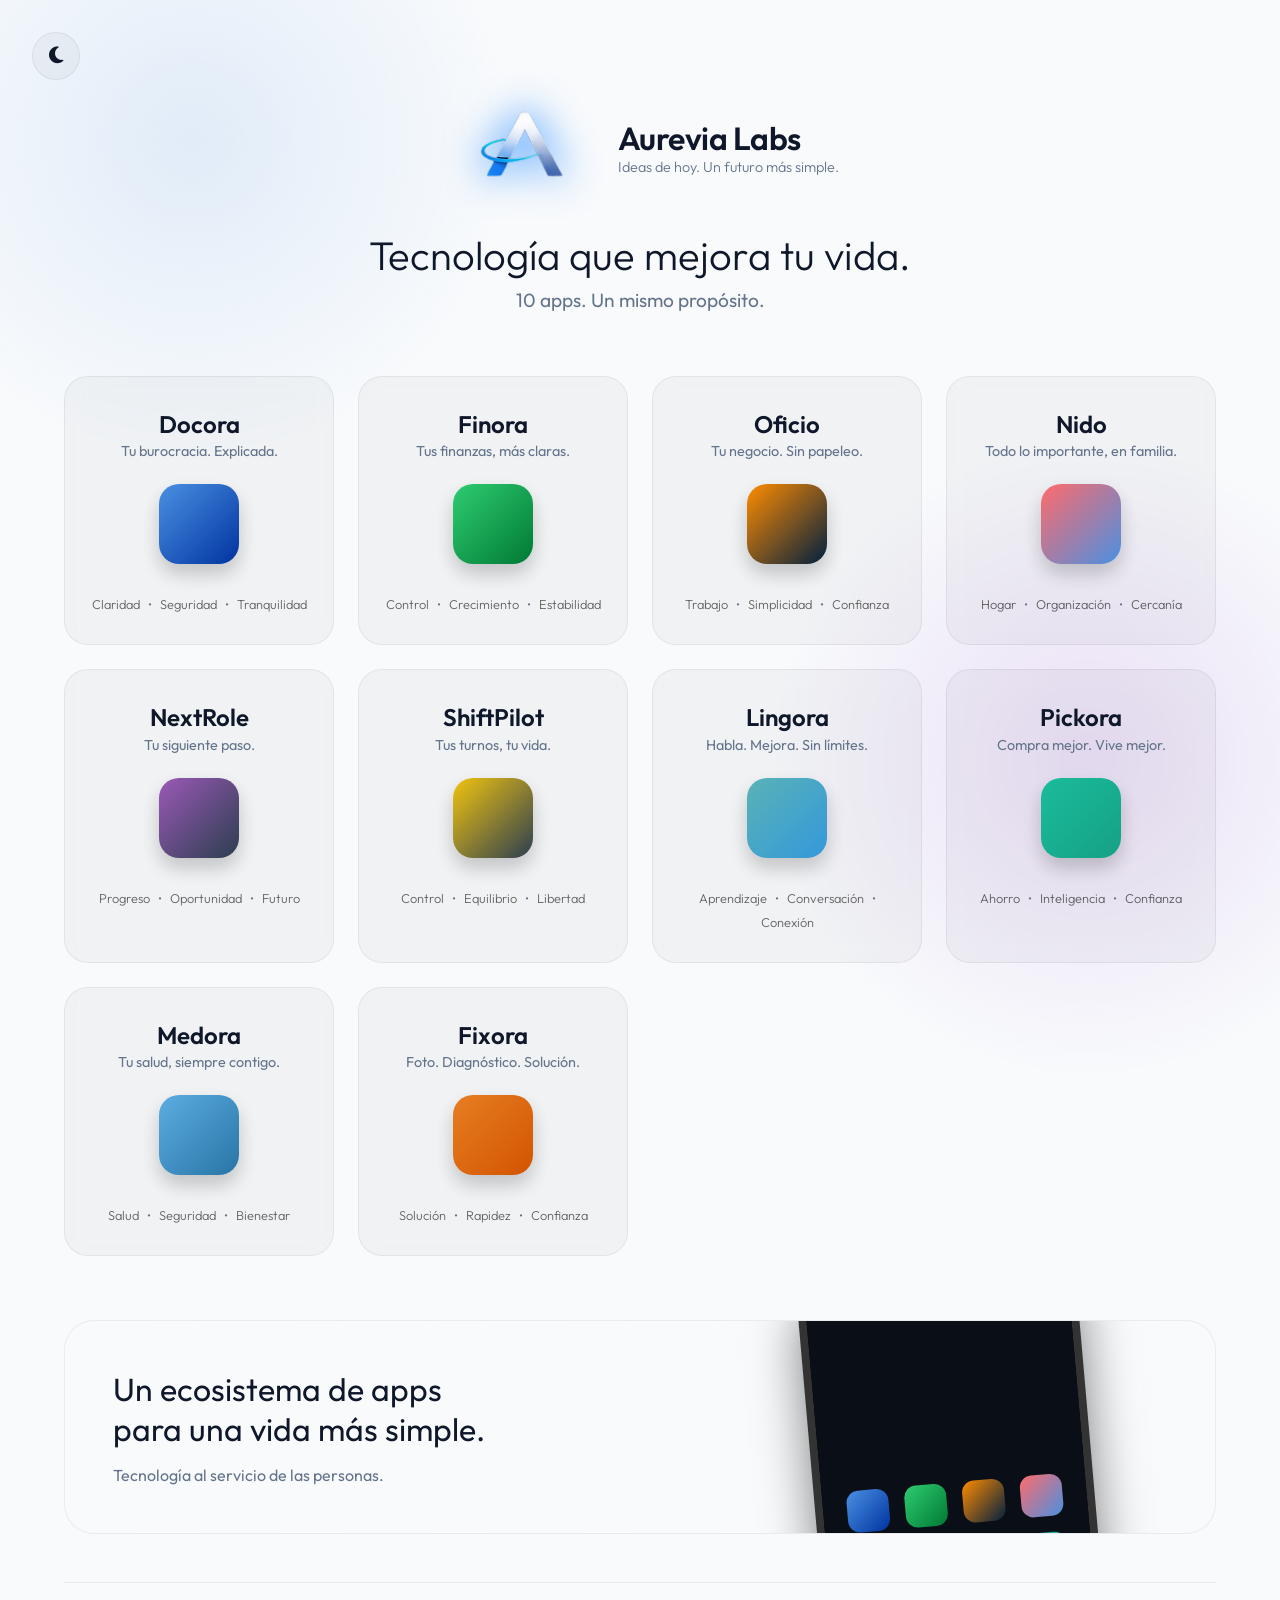
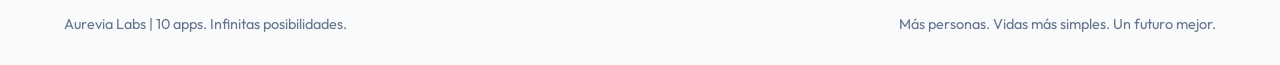
==== index.html @ d93f263b "Mi primera versión de Aurevia Labs" ====
<!-- MAIN PAGE -->
<!DOCTYPE html>
<html lang="es">

<head>
    <!-- TITULO DEL MAIN PAGE -->
    <title>Aurevia Labs | Ecosistema</title>

    <!-- CODIFICACIÓN Y OTROS -->
    <meta charset="UTF-8">
    <meta name="viewport" content="width=device-width, initial-scale=1.0">

    <!-- FUENTES -->
    <link rel="preconnect" href="https://fonts.googleapis.com">
    <link rel="preconnect" href="https://fonts.gstatic.com" crossorigin>
    <link href="https://fonts.googleapis.com/css2?family=Outfit:wght@300;400;600;700&display=swap" rel="stylesheet">
    <link rel="stylesheet" href="index.css">
    <link rel="stylesheet" href="https://cdnjs.cloudflare.com/ajax/libs/font-awesome/6.4.0/css/all.min.css">
</head>

<body>
    <!-- FONDO Y MAIN PAGE -->
    <div class="background-glow"></div>
    <div class="background-glow glow-2"></div>
    <div class="container">

        <!-- BOTÓN TEMA -->
        <button id="theme-toggle" class="theme-toggle" aria-label="Cambiar tema">
            <i class="fa-solid fa-sun"></i>
        </button>

        <!-- CABECERA -->
        <header class="hero">
            <div class="brand">
                <div class="logo-container">
                    <img src="assets/logo.PNG" class="brand-logo" alt="Aurevia Labs">
                </div>

                <div class="brand-text">
                    <h1>Aurevia Labs</h1>
                    <p class="tagline">Ideas de hoy. Un futuro más simple.</p>
                </div>
            </div>

            <div class="hero-content">
                <h2>Tecnología que mejora tu vida.</h2>
                <p>10 apps. Un mismo propósito.</p>
            </div>
        </header>

        <!-- MAIN -->
        <main class="apps-grid">
            <!-- TARJETA 1: DOCORA -->
            <article class="app-card" style="--app-color-1: #4A90E2; --app-color-2: #0033A0;">
                <div class="app-header">
                    <h3>Docora</h3>
                    <p>Tu burocracia. Explicada.</p>
                </div>

                <div class="app-icon">
                    <img src="assets/aurevia-full.PNG" class="sprite-img" style="--bg-x: -20%; --bg-y: -34%;">
                </div>

                <div class="app-values">
                    <span>Claridad</span>&bull;<span>Seguridad</span>&bull;<span>Tranquilidad</span>
                </div>
            </article>

            <!-- TARJETA 2: FINORA -->
            <article class="app-card" style="--app-color-1: #2ECC71; --app-color-2: #007934;">
                <div class="app-header">
                    <h3>Finora</h3>
                    <p>Tus finanzas, más claras.</p>
                </div>

                <div class="app-icon">
                    <img src="assets/aurevia-full.PNG" class="sprite-img" style="--bg-x: -44.9%; --bg-y: -33.5%;">
                </div>

                <div class="app-values">
                    <span>Control</span>&bull;<span>Crecimiento</span>&bull;<span>Estabilidad</span>
                </div>
            </article>

            <!-- TARJETA 3: OFICIO -->
            <article class="app-card" style="--app-color-1: #FF8C00; --app-color-2: #001F3F;">
                <div class="app-header">
                    <h3>Oficio</h3>
                    <p>Tu negocio. Sin papeleo.</p>
                </div>

                <div class="app-icon">
                    <img src="assets/aurevia-full.PNG" class="sprite-img" style="--bg-x: -70.2%; --bg-y: -33.5%;">
                </div>

                <div class="app-values">
                    <span>Trabajo</span>&bull;<span>Simplicidad</span>&bull;<span>Confianza</span>
                </div>
            </article>

            <!-- TARJETA 4: NIDO -->
            <article class="app-card" style="--app-color-1: #FF6B6B; --app-color-2: #4A90E2;">
                <div class="app-header">
                    <h3>Nido</h3>
                    <p>Todo lo importante, en familia.</p>
                </div>

                <div class="app-icon">
                    <img src="assets/aurevia-full.PNG" class="sprite-img" style="--bg-x: -80%; --bg-y: -34%;">
                </div>

                <div class="app-values">
                    <span>Hogar</span>&bull;<span>Organización</span>&bull;<span>Cercanía</span>
                </div>
            </article>

            <!-- TARJETA 5: NEXTROLE -->
            <article class="app-card" style="--app-color-1: #9B59B6; --app-color-2: #2C3E50;">
                <div class="app-header">
                    <h3>NextRole</h3>
                    <p>Tu siguiente paso.</p>
                </div>

                <div class="app-icon">
                    <img src="assets/aurevia-full.PNG" class="sprite-img" style="--bg-x: -4.875%; --bg-y: -56.9%;">
                </div>

                <div class="app-values">
                    <span>Progreso</span>&bull;<span>Oportunidad</span>&bull;<span>Futuro</span>
                </div>
            </article>

            <!-- TARJETA 6: SHIFTPILOT -->
            <article class="app-card" style="--app-color-1: #F1C40F; --app-color-2: #2C3E50;">
                <div class="app-header">
                    <h3>ShiftPilot</h3>
                    <p>Tus turnos, tu vida.</p>
                </div>

                <div class="app-icon">
                    <img src="assets/aurevia-full.PNG" class="sprite-img" style="--bg-x: -29.91%; --bg-y: -57%;">
                </div>

                <div class="app-values">
                    <span>Control</span>&bull;<span>Equilibrio</span>&bull;<span>Libertad</span>
                </div>
            </article>

            <!-- TARJETA 7: LINGORA -->
            <article class="app-card" style="--app-color-1: #59b3b6; --app-color-2: #3498DB;">
                <div class="app-header">
                    <h3>Lingora</h3>
                    <p>Habla. Mejora. Sin límites.</p>
                </div>

                <div class="app-icon">
                    <img src="assets/aurevia-full.PNG" class="sprite-img" style="--bg-x: -55.1%; --bg-y: -57.19%;">
                </div>

                <div class="app-values">
                    <span>Aprendizaje</span>&bull;<span>Conversación</span>&bull;<span>Conexión</span>
                </div>
            </article>

            <!-- TARJETA 8: PICKORA -->
            <article class="app-card" style="--app-color-1: #1ABC9C; --app-color-2: #16A085;">
                <div class="app-header">
                    <h3>Pickora</h3>
                    <p>Compra mejor. Vive mejor.</p>
                </div>

                <div class="app-icon">
                    <img src="assets/aurevia-full.PNG" class="sprite-img" style="--bg-x: -87.75%; --bg-y: -57.19%;">
                </div>

                <div class="app-values">
                    <span>Ahorro</span>&bull;<span>Inteligencia</span>&bull;<span>Confianza</span>
                </div>
            </article>

            <!-- TARJETA 9: MEDORA -->
            <article class="app-card" style="--app-color-1: #5DADE2; --app-color-2: #2874A6;">
                <div class="app-header">
                    <h3>Medora</h3>
                    <p>Tu salud, siempre contigo.</p>
                </div>

                <div class="app-icon">
                    <img src="assets/aurevia-full.PNG" class="sprite-img" style="--bg-x: -4.87%; --bg-y: -80.6%;">
                </div>

                <div class="app-values">
                    <span>Salud</span>&bull;<span>Seguridad</span>&bull;<span>Bienestar</span>
                </div>
            </article>

            <!-- TARJETA 10: FIXORA -->
            <article class="app-card" style="--app-color-1: #E67E22; --app-color-2: #D35400;">
                <div class="app-header">
                    <h3>Fixora</h3>
                    <p>Foto. Diagnóstico. Solución.</p>
                </div>

                <div class="app-icon">
                    <img src="assets/aurevia-full.PNG" class="sprite-img" style="--bg-x: -29.8%; --bg-y: -80.6%;">
                </div>

                <div class="app-values">
                    <span>Solución</span>&bull;<span>Rapidez</span>&bull;<span>Confianza</span>
                </div>
            </article>
        </main>

        <!-- BANNER -->
        <div class="ecosystem-banner">
            <div class="banner-text">
                <h2>Un ecosistema de apps para una vida más simple.</h2>
                <p>Tecnología al servicio de las personas.</p>
            </div>

            <div class="phone-mockup">
                <div class="phone-screen">
                    <div class="app-grid-mini">
                        <div class="mini-app" style="background: linear-gradient(135deg, #4A90E2, #0033A0)"><img
                                src="assets/aurevia-full.PNG" class="sprite-img" style="--bg-x: -20%; --bg-y: -34%;">
                        </div>
                        <div class="mini-app" style="background: linear-gradient(135deg, #2ECC71, #007934)"><img
                                src="assets/aurevia-full.PNG" class="sprite-img"
                                style="--bg-x: -44.9%; --bg-y: -33.5%;"></div>
                        <div class="mini-app" style="background: linear-gradient(135deg, #FF8C00, #001F3F)"><img
                                src="assets/aurevia-full.PNG" class="sprite-img"
                                style="--bg-x: -70.2%; --bg-y: -33.5%;"></div>
                        <div class="mini-app" style="background: linear-gradient(135deg, #FF6B6B, #4A90E2)"><img
                                src="assets/aurevia-full.PNG" class="sprite-img" style="--bg-x: -80%; --bg-y: -34%;">
                        </div>
                        <div class="mini-app" style="background: linear-gradient(135deg, #9B59B6, #2C3E50)"><img
                                src="assets/aurevia-full.PNG" class="sprite-img"
                                style="--bg-x: -4.875%; --bg-y: -56.9%;"></div>
                        <div class="mini-app" style="background: linear-gradient(135deg, #F1C40F, #2C3E50)"><img
                                src="assets/aurevia-full.PNG" class="sprite-img" style="--bg-x: -29.91%; --bg-y: -57%;">
                        </div>
                        <div class="mini-app" style="background: linear-gradient(135deg, #8E44AD, #3498DB)"><img
                                src="assets/aurevia-full.PNG" class="sprite-img"
                                style="--bg-x: -55.1%; --bg-y: -57.19%;"></div>
                        <div class="mini-app" style="background: linear-gradient(135deg, #1ABC9C, #16A085)"><img
                                src="assets/aurevia-full.PNG" class="sprite-img"
                                style="--bg-x: -87.75%; --bg-y: -57.19%;"></div>
                        <div class="mini-app" style="background: linear-gradient(135deg, #5DADE2, #2874A6)"><img
                                src="assets/aurevia-full.PNG" class="sprite-img"
                                style="--bg-x: -4.87%; --bg-y: -80.6%;"></div>
                        <div class="mini-app" style="background: linear-gradient(135deg, #E67E22, #D35400)"><img
                                src="assets/aurevia-full.PNG" class="sprite-img"
                                style="--bg-x: -29.8%; --bg-y: -80.6%;"></div>
                    </div>
                </div>
            </div>
        </div>

        <!-- FOOTER -->
        <footer>
            <div class="footer-left">Aurevia Labs | 10 apps. Infinitas posibilidades.</div>
            <div class="footer-right">Más personas. Vidas más simples. Un futuro mejor.</div>
        </footer>
    </div>

    <!-- SCRIPT JS -->
    <script src="index.js"></script>
</body>

</html>
---- index.css ----
/* ======================================================================
   1. VARIABLES GLOBALES Y TEMAS
   ====================================================================== */
:root {
    --bg-color: #050b14;
    --text-main: #ffffff;
    --text-muted: #8b9bb4;
    --card-bg: rgba(255, 255, 255, 0.03);
    --card-border: rgba(255, 255, 255, 0.08);
    --font-family: 'Outfit', sans-serif;
}

:root,
:root.dark-theme {
    --mouse-glow-color: rgba(255, 255, 255, 0.3);
}

@media (prefers-color-scheme: light) {
    :root:not(.dark-theme) {
        --bg-color: #f8fafc;
        --text-main: #0f172a;
        --text-muted: #64748b;
        --card-bg: rgba(0, 0, 0, 0.03);
        --card-border: rgba(0, 0, 0, 0.06);
        --app-values-color: rgba(0, 0, 0, 0.6);
        --brand-logo-color: rgb(0, 119, 255);
        --mouse-glow-color: rgba(0, 0, 0, 0.15);
    }
}

:root.light-theme {
    --bg-color: #f8fafc;
    --text-main: #0f172a;
    --text-muted: #64748b;
    --card-bg: rgba(0, 0, 0, 0.03);
    --card-border: rgba(0, 0, 0, 0.06);
    --app-values-color: rgba(0, 0, 0, 0.6);
    --brand-logo-color: rgb(0, 119, 255);
    --mouse-glow-color: rgba(0, 0, 0, 0.15);
}

:root.dark-theme {
    --bg-color: #050b14;
    --text-main: #ffffff;
    --text-muted: #8b9bb4;
    --card-bg: rgba(255, 255, 255, 0.03);
    --card-border: rgba(255, 255, 255, 0.08);
    --app-values-color: rgba(255, 255, 255, 0.8);
    --brand-logo-color: rgba(74, 145, 226, 0.8);
}

/* INTERRUPTOR DE TEMA */
.theme-toggle {
    position: absolute;
    top: 2rem;
    left: 2rem;
    background: var(--card-bg);
    border: 1px solid var(--card-border);
    color: var(--text-main);
    width: 48px;
    height: 48px;
    border-radius: 50%;
    cursor: pointer;
    font-size: 1.2rem;
    display: flex;
    align-items: center;
    justify-content: center;
    transition: all 0.3s ease;
    z-index: 1000;
}

.theme-toggle:hover {
    transform: scale(1.1);
    background: rgba(100, 100, 100, 0.1);
}

/* ======================================================================
   2. RESET Y ESTILOS BASE
   ====================================================================== */
* {
    margin: 0;
    padding: 0;
    box-sizing: border-box;
}

body {
    background-color: var(--bg-color);
    color: var(--text-main);
    font-family: var(--font-family);
    min-height: 100vh;
    overflow-x: hidden;
    position: relative;
}

/* ======================================================================
   3. FONDOS ANIMADOS
   ====================================================================== */
.background-glow {
    position: fixed;
    top: -20%;
    left: -10%;
    width: 50vw;
    height: 50vw;
    background: radial-gradient(circle, rgba(74, 145, 226, 0.13) 0%, transparent 70%);
    z-index: -1;
    border-radius: 50%;
    pointer-events: none;
}

.background-glow.glow-2 {
    top: auto;
    bottom: -20%;
    left: auto;
    right: -10%;
    background: radial-gradient(circle, rgba(141, 46, 204, 0.13) 0%, transparent 70%);
}

/* ======================================================================
   4. ESTRUCTURA PRINCIPAL Y CABECERA
   ====================================================================== */
.container {
    max-width: 1400px;
    margin: 0 auto;
    padding: 2rem 5%;
}

.hero {
    text-align: center;
    padding: 4rem 0;
    display: flex;
    flex-direction: column;
    align-items: center;
    gap: 2rem;
}

/* LOGO Y MARCA */
.brand {
    display: flex;
    align-items: center;
    gap: 1rem;
}

.logo-container {
    display: flex;
    align-items: center;
    justify-content: center;
    margin-bottom: 1rem;
    width: auto;
    height: auto;
    position: static;
    overflow: visible;
    border: none;
    background: transparent;
    box-shadow: none;
}

.brand-logo {
    width: 160px;
    height: auto;
    filter: drop-shadow(0 0 20px var(--brand-logo-color));
    transition: transform 0.3s ease, filter 0.3s ease;
}

.brand-logo:hover {
    filter: drop-shadow(1px 1px 40px var(--brand-logo-color));
    transform: scale(1.05);
}

.brand-text {
    text-align: left;
}

.brand-text h1 {
    font-size: 2rem;
    font-weight: 600;
    letter-spacing: -0.5px;
}

.tagline {
    color: var(--text-muted);
    font-size: 0.9rem;
    font-weight: 300;
}

/* CONTENIDO DE LA CABECERA */
.hero-content h2 {
    font-size: 2.5rem;
    font-weight: 300;
    margin-bottom: 0.5rem;
}

.hero-content p {
    color: var(--text-muted);
    font-size: 1.2rem;
}

/* ======================================================================
   5. CUADRÍCULA DE APLICACIONES
   ====================================================================== */
.apps-grid {
    display: grid;
    grid-template-columns: repeat(auto-fit, minmax(250px, 1fr));
    gap: 1.5rem;
    margin-bottom: 4rem;
}

/* TARJETA DE APLICACIÓN */
.app-card {
    background: var(--card-bg);
    border: 1px solid var(--card-border);
    border-radius: 24px;
    padding: 2rem 1.5rem;
    display: flex;
    flex-direction: column;
    align-items: center;
    text-align: center;
    backdrop-filter: blur(10px);
    -webkit-backdrop-filter: blur(10px);
    transition: all 0.4s cubic-bezier(0.175, 0.885, 0.32, 1.275);
    cursor: pointer;
    position: relative;
    overflow: hidden;
}

/* EFECTO HOVER Y LINTERNA DEL RATÓN */
.app-card::before {
    content: '';
    position: absolute;
    top: 0;
    left: 0;
    width: 100%;
    height: 100%;
    background: radial-gradient(circle at var(--mouse-x, 50%) var(--mouse-y, 50%), var(--mouse-glow-color) 0%, transparent 50%) !important;
    opacity: 0;
    transition: opacity 0.3s ease;
    pointer-events: none;
}

.app-card:hover {
    transform: translateY(-10px);
    border-color: rgba(255, 255, 255, 0.2);
    box-shadow: 0 15px 35px rgba(0, 0, 0, 0.3), 0 0 40px var(--app-color-1, transparent);
}

.app-card:hover::before {
    opacity: 1;
}

/* CONTENIDO DE LA TARJETA */
.app-header h3 {
    font-size: 1.5rem;
    font-weight: 600;
    margin-bottom: 0.2rem;
}

.app-header p {
    color: var(--text-muted);
    font-size: 0.9rem;
    margin-bottom: 1.5rem;
}

/* ICONO DE LA APLICACIÓN */
.app-icon {
    width: 80px;
    height: 80px;
    background: linear-gradient(135deg, var(--app-color-1), var(--app-color-2));
    border-radius: 20px;
    display: flex;
    align-items: center;
    justify-content: center;
    font-size: 2.5rem;
    color: white;
    margin-bottom: 2rem;
    box-shadow: 0 10px 20px rgba(0, 0, 0, 0.2);
    transition: transform 0.3s ease;
    overflow: hidden !important;
    position: relative !important;
}

.app-card:hover .app-icon {
    transform: scale(1.1) rotate(5deg);
}

/* VALORES DE LA APLICACIÓN (Etiquetas inferiores) */
.app-values {
    display: flex;
    gap: 0.5rem;
    color: var(--text-muted);
    font-size: 0.8rem;
    font-weight: 300;
    justify-content: center;
    flex-wrap: wrap;
}

.app-values span {
    color: var(--app-values-color);
}

/* ======================================================================
   6. BANNER ECOSISTEMA (Mockup Móvil)
   ====================================================================== */
.ecosystem-banner {
    background: linear-gradient(90deg, rgba(255, 255, 255, 0.02) 0%, rgba(255, 255, 255, 0.05) 100%);
    border: 1px solid var(--card-border);
    border-radius: 30px;
    padding: 3rem;
    display: flex;
    justify-content: space-between;
    align-items: center;
    margin-bottom: 3rem;
    position: relative;
    overflow: hidden;
}

.banner-text h2 {
    font-size: 2rem;
    font-weight: 400;
    margin-bottom: 1rem;
    max-width: 400px;
}

.banner-text p {
    color: var(--text-muted);
}

/* MOCKUP DEL TELÉFONO */
.phone-mockup {
    width: 280px;
    height: 580px;
    background: #000;
    border-radius: 40px;
    border: 8px solid #333;
    position: absolute;
    right: 10%;
    top: -50px;
    box-shadow: 0 20px 50px rgba(0, 0, 0, 0.5);
    transform: rotate(-5deg);
    transition: transform 0.5s ease;
}

.ecosystem-banner:hover .phone-mockup {
    transform: rotate(0deg) translateY(-20px);
}

.phone-screen {
    width: 100%;
    height: 100%;
    border-radius: 32px;
    background: #0a0e17;
    overflow: hidden;
    padding: 3rem 1.5rem;
    display: flex;
    align-items: center;
}

/* CUADRÍCULA MINI (Dentro del teléfono) */
.app-grid-mini {
    display: grid;
    grid-template-columns: repeat(4, 1fr);
    gap: 1rem;
    width: 100%;
}

.mini-app {
    aspect-ratio: 1;
    border-radius: 12px;
    display: flex;
    align-items: center;
    justify-content: center;
    color: white;
    font-size: 1.2rem;
    overflow: hidden !important;
    position: relative !important;
}

/* ======================================================================
   7. FOOTER
   ====================================================================== */
footer {
    display: flex;
    justify-content: space-between;
    padding-top: 2rem;
    border-top: 1px solid var(--card-border);
    color: var(--text-muted);
    font-size: 0.9rem;
}

/* ======================================================================
   8. UTILIDADES Y SPRITES (Legado)
   ====================================================================== */
.sprite-img {
    position: absolute;
    left: 50%;
    top: 50%;
    width: 1485% !important;
    max-width: none !important;
    height: auto !important;
    transform: translate(var(--bg-x), var(--bg-y)) scaleY(1) !important;
    pointer-events: none !important;
}

.logo-sprite {
    position: absolute;
    left: 50%;
    top: 50%;
    width: 200%;
    max-width: none;
    height: auto;
    transform: translate(var(--bg-x), var(--bg-y)) scaleY(0.90);
    pointer-events: none;
}

/* ======================================================================
   9. DISEÑO RESPONSIVO (Móviles y Tablets)
   ====================================================================== */
@media (max-width: 900px) {
    .ecosystem-banner {
        flex-direction: column;
        padding: 2rem;
    }

    .phone-mockup {
        position: relative;
        right: 0;
        top: 20px;
        transform: rotate(0);
    }
}

@media (max-width: 600px) {
    footer {
        flex-direction: column;
        align-items: center;
        gap: 1rem;
        text-align: center;
    }
}
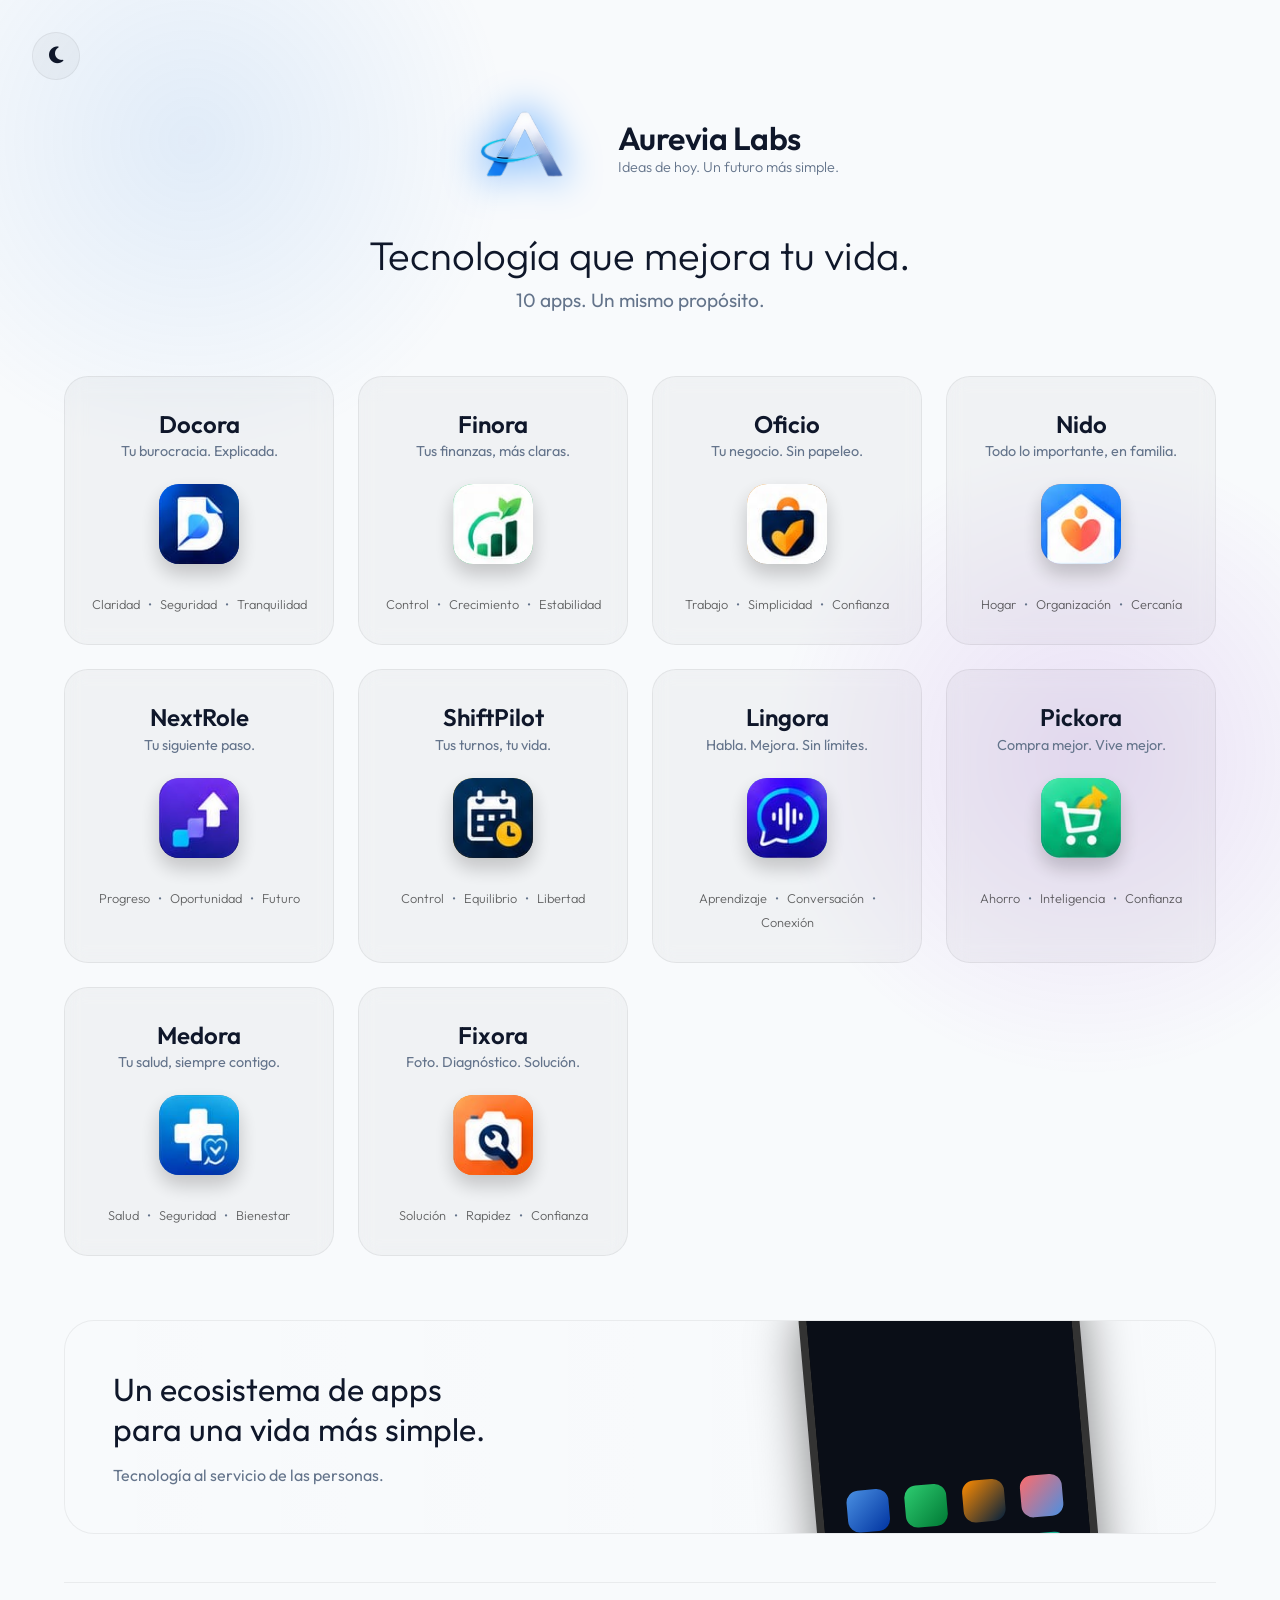
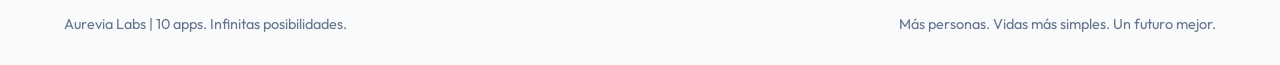
==== commit 43d66ab1: "Fix HTML syntax and update image file extension" ====
--- a/index.html
+++ b/index.html
@@ -58,7 +58,7 @@
                 </div>
 
                 <div class="app-icon">
-                    <img src="assets/aurevia-full.PNG" class="sprite-img" style="--bg-x: -20%; --bg-y: -34%;">
+                    <img src="assets/aurevia-full.png" class="sprite-img" style="--bg-x: -20%; --bg-y: -34%;">
                 </div>
 
                 <div class="app-values">
@@ -74,7 +74,7 @@
                 </div>
 
                 <div class="app-icon">
-                    <img src="assets/aurevia-full.PNG" class="sprite-img" style="--bg-x: -44.9%; --bg-y: -33.5%;">
+                    <img src="assets/aurevia-full.png" class="sprite-img" style="--bg-x: -44.9%; --bg-y: -33.5%;">
                 </div>
 
                 <div class="app-values">
@@ -90,7 +90,7 @@
                 </div>
 
                 <div class="app-icon">
-                    <img src="assets/aurevia-full.PNG" class="sprite-img" style="--bg-x: -70.2%; --bg-y: -33.5%;">
+                    <img src="assets/aurevia-full.png" class="sprite-img" style="--bg-x: -70.2%; --bg-y: -33.5%;">
                 </div>
 
                 <div class="app-values">
@@ -106,7 +106,7 @@
                 </div>
 
                 <div class="app-icon">
-                    <img src="assets/aurevia-full.PNG" class="sprite-img" style="--bg-x: -80%; --bg-y: -34%;">
+                    <img src="assets/aurevia-full.png" class="sprite-img" style="--bg-x: -80%; --bg-y: -34%;">
                 </div>
 
                 <div class="app-values">
@@ -122,7 +122,7 @@
                 </div>
 
                 <div class="app-icon">
-                    <img src="assets/aurevia-full.PNG" class="sprite-img" style="--bg-x: -4.875%; --bg-y: -56.9%;">
+                    <img src="assets/aurevia-full.png" class="sprite-img" style="--bg-x: -4.875%; --bg-y: -56.9%;">
                 </div>
 
                 <div class="app-values">
@@ -138,7 +138,7 @@
                 </div>
 
                 <div class="app-icon">
-                    <img src="assets/aurevia-full.PNG" class="sprite-img" style="--bg-x: -29.91%; --bg-y: -57%;">
+                    <img src="assets/aurevia-full.png" class="sprite-img" style="--bg-x: -29.91%; --bg-y: -57%;">
                 </div>
 
                 <div class="app-values">
@@ -154,7 +154,7 @@
                 </div>
 
                 <div class="app-icon">
-                    <img src="assets/aurevia-full.PNG" class="sprite-img" style="--bg-x: -55.1%; --bg-y: -57.19%;">
+                    <img src="assets/aurevia-full.png" class="sprite-img" style="--bg-x: -55.1%; --bg-y: -57.19%;">
                 </div>
 
                 <div class="app-values">
@@ -170,7 +170,7 @@
                 </div>
 
                 <div class="app-icon">
-                    <img src="assets/aurevia-full.PNG" class="sprite-img" style="--bg-x: -87.75%; --bg-y: -57.19%;">
+                    <img src="assets/aurevia-full.png" class="sprite-img" style="--bg-x: -87.75%; --bg-y: -57.19%;">
                 </div>
 
                 <div class="app-values">
@@ -186,7 +186,7 @@
                 </div>
 
                 <div class="app-icon">
-                    <img src="assets/aurevia-full.PNG" class="sprite-img" style="--bg-x: -4.87%; --bg-y: -80.6%;">
+                    <img src="assets/aurevia-full.png" class="sprite-img" style="--bg-x: -4.87%; --bg-y: -80.6%;">
                 </div>
 
                 <div class="app-values">
@@ -202,7 +202,7 @@
                 </div>
 
                 <div class="app-icon">
-                    <img src="assets/aurevia-full.PNG" class="sprite-img" style="--bg-x: -29.8%; --bg-y: -80.6%;">
+                    <img src="assets/aurevia-full.png" class="sprite-img" style="--bg-x: -29.8%; --bg-y: -80.6%;">
                 </div>
 
                 <div class="app-values">
@@ -267,4 +267,4 @@
     <script src="index.js"></script>
 </body>
 
-</html>+</html>
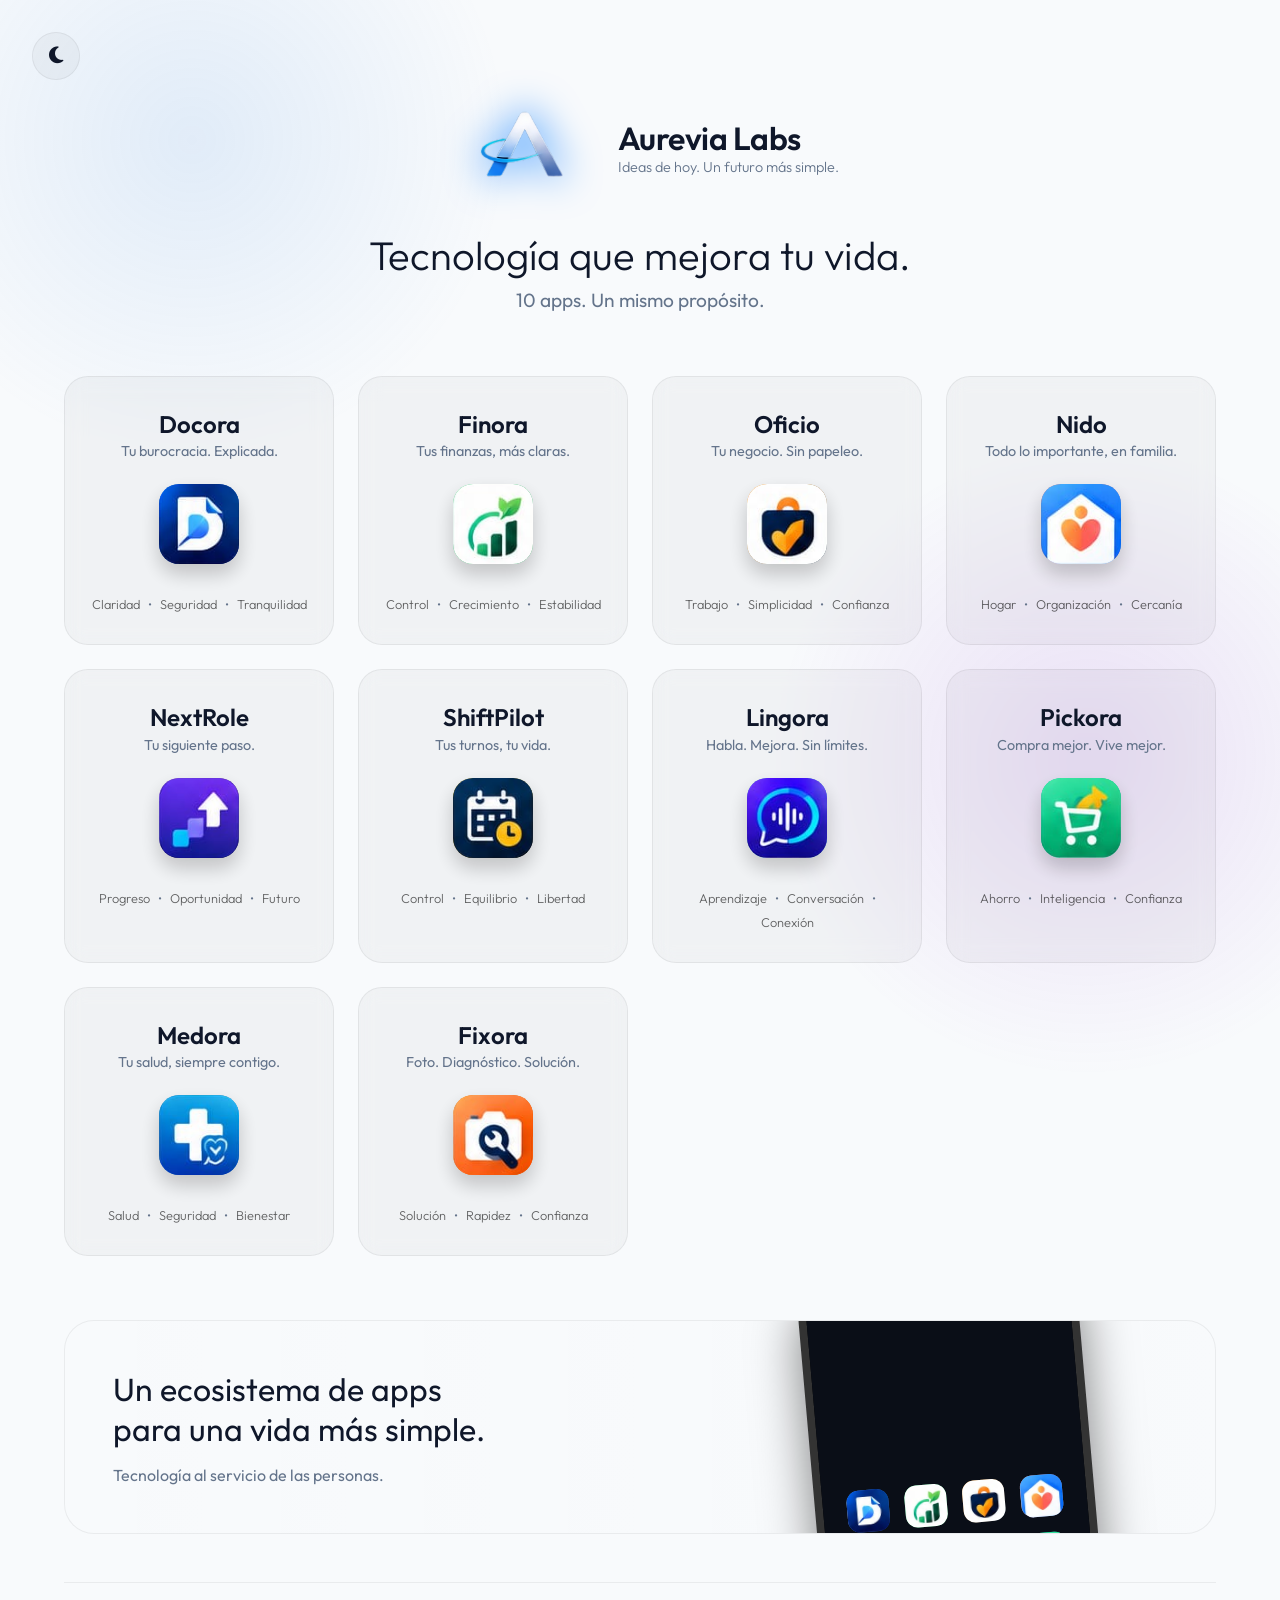
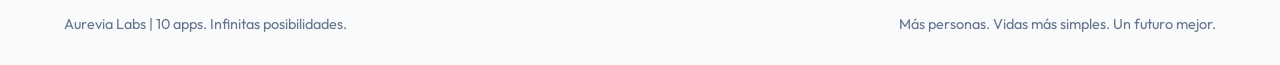
==== commit 6d1ffd5d: "Corregir mayúsculas de los iconos" ====
--- a/index.html
+++ b/index.html
@@ -222,34 +222,34 @@
                 <div class="phone-screen">
                     <div class="app-grid-mini">
                         <div class="mini-app" style="background: linear-gradient(135deg, #4A90E2, #0033A0)"><img
-                                src="assets/aurevia-full.PNG" class="sprite-img" style="--bg-x: -20%; --bg-y: -34%;">
+                                src="assets/aurevia-full.png" class="sprite-img" style="--bg-x: -20%; --bg-y: -34%;">
                         </div>
                         <div class="mini-app" style="background: linear-gradient(135deg, #2ECC71, #007934)"><img
-                                src="assets/aurevia-full.PNG" class="sprite-img"
+                                src="assets/aurevia-full.png" class="sprite-img"
                                 style="--bg-x: -44.9%; --bg-y: -33.5%;"></div>
                         <div class="mini-app" style="background: linear-gradient(135deg, #FF8C00, #001F3F)"><img
-                                src="assets/aurevia-full.PNG" class="sprite-img"
+                                src="assets/aurevia-full.png" class="sprite-img"
                                 style="--bg-x: -70.2%; --bg-y: -33.5%;"></div>
                         <div class="mini-app" style="background: linear-gradient(135deg, #FF6B6B, #4A90E2)"><img
-                                src="assets/aurevia-full.PNG" class="sprite-img" style="--bg-x: -80%; --bg-y: -34%;">
+                                src="assets/aurevia-full.png" class="sprite-img" style="--bg-x: -80%; --bg-y: -34%;">
                         </div>
                         <div class="mini-app" style="background: linear-gradient(135deg, #9B59B6, #2C3E50)"><img
-                                src="assets/aurevia-full.PNG" class="sprite-img"
+                                src="assets/aurevia-full.png" class="sprite-img"
                                 style="--bg-x: -4.875%; --bg-y: -56.9%;"></div>
                         <div class="mini-app" style="background: linear-gradient(135deg, #F1C40F, #2C3E50)"><img
-                                src="assets/aurevia-full.PNG" class="sprite-img" style="--bg-x: -29.91%; --bg-y: -57%;">
+                                src="assets/aurevia-full.png" class="sprite-img" style="--bg-x: -29.91%; --bg-y: -57%;">
                         </div>
                         <div class="mini-app" style="background: linear-gradient(135deg, #8E44AD, #3498DB)"><img
-                                src="assets/aurevia-full.PNG" class="sprite-img"
+                                src="assets/aurevia-full.png" class="sprite-img"
                                 style="--bg-x: -55.1%; --bg-y: -57.19%;"></div>
                         <div class="mini-app" style="background: linear-gradient(135deg, #1ABC9C, #16A085)"><img
-                                src="assets/aurevia-full.PNG" class="sprite-img"
+                                src="assets/aurevia-full.png" class="sprite-img"
                                 style="--bg-x: -87.75%; --bg-y: -57.19%;"></div>
                         <div class="mini-app" style="background: linear-gradient(135deg, #5DADE2, #2874A6)"><img
-                                src="assets/aurevia-full.PNG" class="sprite-img"
+                                src="assets/aurevia-full.png" class="sprite-img"
                                 style="--bg-x: -4.87%; --bg-y: -80.6%;"></div>
                         <div class="mini-app" style="background: linear-gradient(135deg, #E67E22, #D35400)"><img
-                                src="assets/aurevia-full.PNG" class="sprite-img"
+                                src="assets/aurevia-full.png" class="sprite-img"
                                 style="--bg-x: -29.8%; --bg-y: -80.6%;"></div>
                     </div>
                 </div>
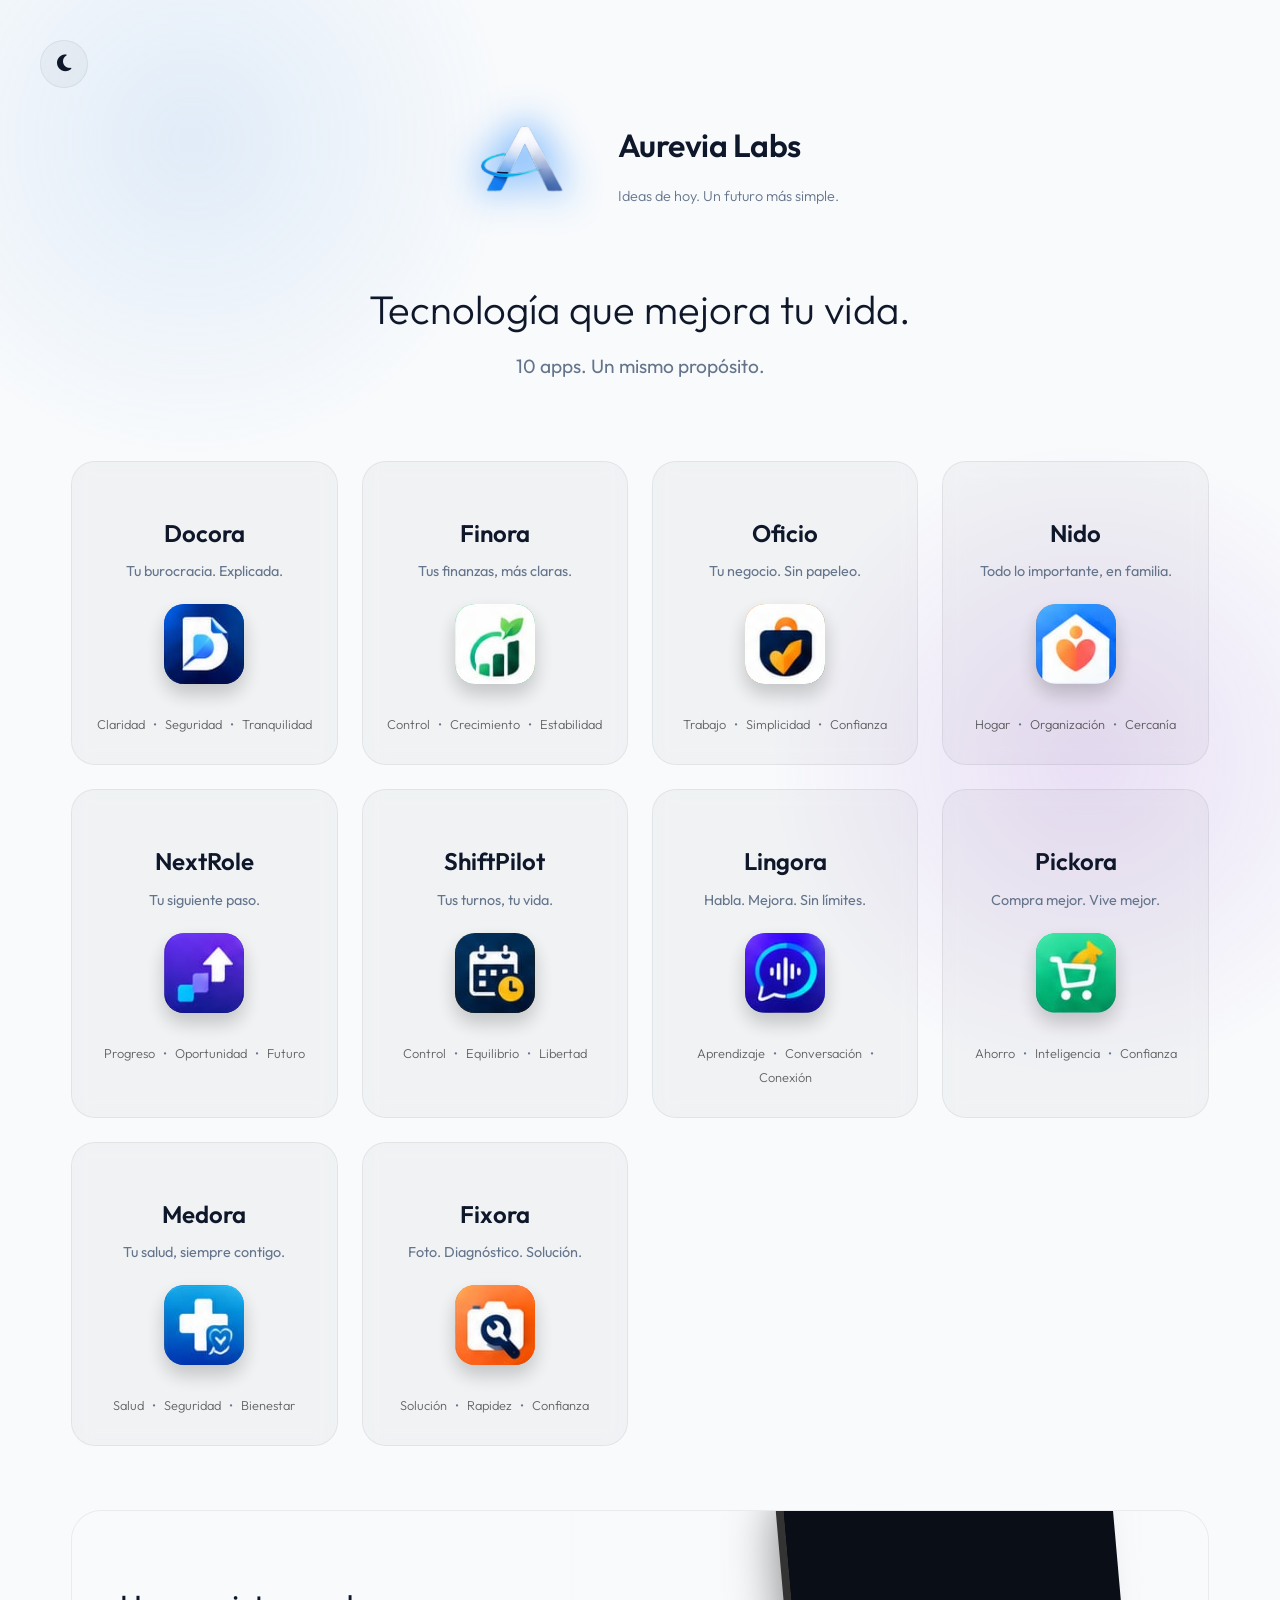
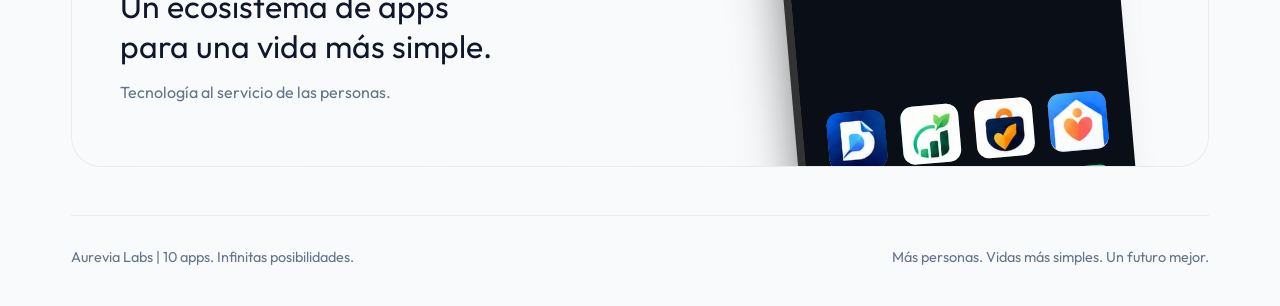
==== commit 9bdf5798: "v2" ====
--- a/index.html
+++ b/index.html
@@ -1,270 +1,271 @@
-<!-- MAIN PAGE -->
-<!DOCTYPE html>
-<html lang="es">
-
-<head>
-    <!-- TITULO DEL MAIN PAGE -->
-    <title>Aurevia Labs | Ecosistema</title>
-
-    <!-- CODIFICACIÓN Y OTROS -->
-    <meta charset="UTF-8">
-    <meta name="viewport" content="width=device-width, initial-scale=1.0">
-
-    <!-- FUENTES -->
-    <link rel="preconnect" href="https://fonts.googleapis.com">
-    <link rel="preconnect" href="https://fonts.gstatic.com" crossorigin>
-    <link href="https://fonts.googleapis.com/css2?family=Outfit:wght@300;400;600;700&display=swap" rel="stylesheet">
-    <link rel="stylesheet" href="index.css">
-    <link rel="stylesheet" href="https://cdnjs.cloudflare.com/ajax/libs/font-awesome/6.4.0/css/all.min.css">
-</head>
-
-<body>
-    <!-- FONDO Y MAIN PAGE -->
-    <div class="background-glow"></div>
-    <div class="background-glow glow-2"></div>
-    <div class="container">
-
-        <!-- BOTÓN TEMA -->
-        <button id="theme-toggle" class="theme-toggle" aria-label="Cambiar tema">
-            <i class="fa-solid fa-sun"></i>
-        </button>
-
-        <!-- CABECERA -->
-        <header class="hero">
-            <div class="brand">
-                <div class="logo-container">
-                    <img src="assets/logo.PNG" class="brand-logo" alt="Aurevia Labs">
-                </div>
-
-                <div class="brand-text">
-                    <h1>Aurevia Labs</h1>
-                    <p class="tagline">Ideas de hoy. Un futuro más simple.</p>
-                </div>
-            </div>
-
-            <div class="hero-content">
-                <h2>Tecnología que mejora tu vida.</h2>
-                <p>10 apps. Un mismo propósito.</p>
-            </div>
-        </header>
-
-        <!-- MAIN -->
-        <main class="apps-grid">
-            <!-- TARJETA 1: DOCORA -->
-            <article class="app-card" style="--app-color-1: #4A90E2; --app-color-2: #0033A0;">
-                <div class="app-header">
-                    <h3>Docora</h3>
-                    <p>Tu burocracia. Explicada.</p>
-                </div>
-
-                <div class="app-icon">
-                    <img src="assets/aurevia-full.png" class="sprite-img" style="--bg-x: -20%; --bg-y: -34%;">
-                </div>
-
-                <div class="app-values">
-                    <span>Claridad</span>&bull;<span>Seguridad</span>&bull;<span>Tranquilidad</span>
-                </div>
-            </article>
-
-            <!-- TARJETA 2: FINORA -->
-            <article class="app-card" style="--app-color-1: #2ECC71; --app-color-2: #007934;">
-                <div class="app-header">
-                    <h3>Finora</h3>
-                    <p>Tus finanzas, más claras.</p>
-                </div>
-
-                <div class="app-icon">
-                    <img src="assets/aurevia-full.png" class="sprite-img" style="--bg-x: -44.9%; --bg-y: -33.5%;">
-                </div>
-
-                <div class="app-values">
-                    <span>Control</span>&bull;<span>Crecimiento</span>&bull;<span>Estabilidad</span>
-                </div>
-            </article>
-
-            <!-- TARJETA 3: OFICIO -->
-            <article class="app-card" style="--app-color-1: #FF8C00; --app-color-2: #001F3F;">
-                <div class="app-header">
-                    <h3>Oficio</h3>
-                    <p>Tu negocio. Sin papeleo.</p>
-                </div>
-
-                <div class="app-icon">
-                    <img src="assets/aurevia-full.png" class="sprite-img" style="--bg-x: -70.2%; --bg-y: -33.5%;">
-                </div>
-
-                <div class="app-values">
-                    <span>Trabajo</span>&bull;<span>Simplicidad</span>&bull;<span>Confianza</span>
-                </div>
-            </article>
-
-            <!-- TARJETA 4: NIDO -->
-            <article class="app-card" style="--app-color-1: #FF6B6B; --app-color-2: #4A90E2;">
-                <div class="app-header">
-                    <h3>Nido</h3>
-                    <p>Todo lo importante, en familia.</p>
-                </div>
-
-                <div class="app-icon">
-                    <img src="assets/aurevia-full.png" class="sprite-img" style="--bg-x: -80%; --bg-y: -34%;">
-                </div>
-
-                <div class="app-values">
-                    <span>Hogar</span>&bull;<span>Organización</span>&bull;<span>Cercanía</span>
-                </div>
-            </article>
-
-            <!-- TARJETA 5: NEXTROLE -->
-            <article class="app-card" style="--app-color-1: #9B59B6; --app-color-2: #2C3E50;">
-                <div class="app-header">
-                    <h3>NextRole</h3>
-                    <p>Tu siguiente paso.</p>
-                </div>
-
-                <div class="app-icon">
-                    <img src="assets/aurevia-full.png" class="sprite-img" style="--bg-x: -4.875%; --bg-y: -56.9%;">
-                </div>
-
-                <div class="app-values">
-                    <span>Progreso</span>&bull;<span>Oportunidad</span>&bull;<span>Futuro</span>
-                </div>
-            </article>
-
-            <!-- TARJETA 6: SHIFTPILOT -->
-            <article class="app-card" style="--app-color-1: #F1C40F; --app-color-2: #2C3E50;">
-                <div class="app-header">
-                    <h3>ShiftPilot</h3>
-                    <p>Tus turnos, tu vida.</p>
-                </div>
-
-                <div class="app-icon">
-                    <img src="assets/aurevia-full.png" class="sprite-img" style="--bg-x: -29.91%; --bg-y: -57%;">
-                </div>
-
-                <div class="app-values">
-                    <span>Control</span>&bull;<span>Equilibrio</span>&bull;<span>Libertad</span>
-                </div>
-            </article>
-
-            <!-- TARJETA 7: LINGORA -->
-            <article class="app-card" style="--app-color-1: #59b3b6; --app-color-2: #3498DB;">
-                <div class="app-header">
-                    <h3>Lingora</h3>
-                    <p>Habla. Mejora. Sin límites.</p>
-                </div>
-
-                <div class="app-icon">
-                    <img src="assets/aurevia-full.png" class="sprite-img" style="--bg-x: -55.1%; --bg-y: -57.19%;">
-                </div>
-
-                <div class="app-values">
-                    <span>Aprendizaje</span>&bull;<span>Conversación</span>&bull;<span>Conexión</span>
-                </div>
-            </article>
-
-            <!-- TARJETA 8: PICKORA -->
-            <article class="app-card" style="--app-color-1: #1ABC9C; --app-color-2: #16A085;">
-                <div class="app-header">
-                    <h3>Pickora</h3>
-                    <p>Compra mejor. Vive mejor.</p>
-                </div>
-
-                <div class="app-icon">
-                    <img src="assets/aurevia-full.png" class="sprite-img" style="--bg-x: -87.75%; --bg-y: -57.19%;">
-                </div>
-
-                <div class="app-values">
-                    <span>Ahorro</span>&bull;<span>Inteligencia</span>&bull;<span>Confianza</span>
-                </div>
-            </article>
-
-            <!-- TARJETA 9: MEDORA -->
-            <article class="app-card" style="--app-color-1: #5DADE2; --app-color-2: #2874A6;">
-                <div class="app-header">
-                    <h3>Medora</h3>
-                    <p>Tu salud, siempre contigo.</p>
-                </div>
-
-                <div class="app-icon">
-                    <img src="assets/aurevia-full.png" class="sprite-img" style="--bg-x: -4.87%; --bg-y: -80.6%;">
-                </div>
-
-                <div class="app-values">
-                    <span>Salud</span>&bull;<span>Seguridad</span>&bull;<span>Bienestar</span>
-                </div>
-            </article>
-
-            <!-- TARJETA 10: FIXORA -->
-            <article class="app-card" style="--app-color-1: #E67E22; --app-color-2: #D35400;">
-                <div class="app-header">
-                    <h3>Fixora</h3>
-                    <p>Foto. Diagnóstico. Solución.</p>
-                </div>
-
-                <div class="app-icon">
-                    <img src="assets/aurevia-full.png" class="sprite-img" style="--bg-x: -29.8%; --bg-y: -80.6%;">
-                </div>
-
-                <div class="app-values">
-                    <span>Solución</span>&bull;<span>Rapidez</span>&bull;<span>Confianza</span>
-                </div>
-            </article>
-        </main>
-
-        <!-- BANNER -->
-        <div class="ecosystem-banner">
-            <div class="banner-text">
-                <h2>Un ecosistema de apps para una vida más simple.</h2>
-                <p>Tecnología al servicio de las personas.</p>
-            </div>
-
-            <div class="phone-mockup">
-                <div class="phone-screen">
-                    <div class="app-grid-mini">
-                        <div class="mini-app" style="background: linear-gradient(135deg, #4A90E2, #0033A0)"><img
-                                src="assets/aurevia-full.png" class="sprite-img" style="--bg-x: -20%; --bg-y: -34%;">
-                        </div>
-                        <div class="mini-app" style="background: linear-gradient(135deg, #2ECC71, #007934)"><img
-                                src="assets/aurevia-full.png" class="sprite-img"
-                                style="--bg-x: -44.9%; --bg-y: -33.5%;"></div>
-                        <div class="mini-app" style="background: linear-gradient(135deg, #FF8C00, #001F3F)"><img
-                                src="assets/aurevia-full.png" class="sprite-img"
-                                style="--bg-x: -70.2%; --bg-y: -33.5%;"></div>
-                        <div class="mini-app" style="background: linear-gradient(135deg, #FF6B6B, #4A90E2)"><img
-                                src="assets/aurevia-full.png" class="sprite-img" style="--bg-x: -80%; --bg-y: -34%;">
-                        </div>
-                        <div class="mini-app" style="background: linear-gradient(135deg, #9B59B6, #2C3E50)"><img
-                                src="assets/aurevia-full.png" class="sprite-img"
-                                style="--bg-x: -4.875%; --bg-y: -56.9%;"></div>
-                        <div class="mini-app" style="background: linear-gradient(135deg, #F1C40F, #2C3E50)"><img
-                                src="assets/aurevia-full.png" class="sprite-img" style="--bg-x: -29.91%; --bg-y: -57%;">
-                        </div>
-                        <div class="mini-app" style="background: linear-gradient(135deg, #8E44AD, #3498DB)"><img
-                                src="assets/aurevia-full.png" class="sprite-img"
-                                style="--bg-x: -55.1%; --bg-y: -57.19%;"></div>
-                        <div class="mini-app" style="background: linear-gradient(135deg, #1ABC9C, #16A085)"><img
-                                src="assets/aurevia-full.png" class="sprite-img"
-                                style="--bg-x: -87.75%; --bg-y: -57.19%;"></div>
-                        <div class="mini-app" style="background: linear-gradient(135deg, #5DADE2, #2874A6)"><img
-                                src="assets/aurevia-full.png" class="sprite-img"
-                                style="--bg-x: -4.87%; --bg-y: -80.6%;"></div>
-                        <div class="mini-app" style="background: linear-gradient(135deg, #E67E22, #D35400)"><img
-                                src="assets/aurevia-full.png" class="sprite-img"
-                                style="--bg-x: -29.8%; --bg-y: -80.6%;"></div>
-                    </div>
-                </div>
-            </div>
-        </div>
-
-        <!-- FOOTER -->
-        <footer>
-            <div class="footer-left">Aurevia Labs | 10 apps. Infinitas posibilidades.</div>
-            <div class="footer-right">Más personas. Vidas más simples. Un futuro mejor.</div>
-        </footer>
-    </div>
-
-    <!-- SCRIPT JS -->
-    <script src="index.js"></script>
-</body>
-
-</html>
+</html>
+<!-- MAIN PAGE -->
+<!DOCTYPE html>
+<html lang="es">
+
+<head>
+    <!-- TITULO DEL MAIN PAGE -->
+    <title>Aurevia Labs | Ecosistema</title>
+
+    <!-- CODIFICACIÓN Y OTROS -->
+    <meta charset="UTF-8">
+    <meta name="viewport" content="width=device-width, initial-scale=1.0">
+
+    <!-- FUENTES -->
+    <link rel="preconnect" href="https://fonts.googleapis.com">
+    <link rel="preconnect" href="https://fonts.gstatic.com" crossorigin>
+    <link href="https://fonts.googleapis.com/css2?family=Outfit:wght@300;400;600;700&display=swap" rel="stylesheet">
+    <link rel="stylesheet" href="index.css">
+    <link rel="stylesheet" href="https://cdnjs.cloudflare.com/ajax/libs/font-awesome/6.4.0/css/all.min.css">
+</head>
+
+<body>
+    <!-- FONDO Y MAIN PAGE -->
+    <div class="background-glow"></div>
+    <div class="background-glow glow-2"></div>
+    <div class="container">
+
+        <!-- BOTÓN TEMA -->
+        <button id="theme-toggle" class="theme-toggle" aria-label="Cambiar tema">
+            <i class="fa-solid fa-sun"></i>
+        </button>
+
+        <!-- CABECERA -->
+        <header class="hero">
+            <div class="brand">
+                <div class="logo-container">
+                    <img src="assets/logo.PNG" class="brand-logo" alt="Aurevia Labs">
+                </div>
+
+                <div class="brand-text">
+                    <h1>Aurevia Labs</h1>
+                    <p class="tagline">Ideas de hoy. Un futuro más simple.</p>
+                </div>
+            </div>
+
+            <div class="hero-content">
+                <h2>Tecnología que mejora tu vida.</h2>
+                <p>10 apps. Un mismo propósito.</p>
+            </div>
+        </header>
+
+        <!-- MAIN -->
+        <main class="apps-grid">
+            <!-- TARJETA 1: DOCORA -->
+            <article class="app-card" style="--app-color-1: #4A90E2; --app-color-2: #0033A0;">
+                <div class="app-header">
+                    <h3>Docora</h3>
+                    <p>Tu burocracia. Explicada.</p>
+                </div>
+
+                <div class="app-icon">
+                    <img src="assets/aurevia-full.png" class="sprite-img" style="--bg-x: -20%; --bg-y: -34%;">
+                </div>
+
+                <div class="app-values">
+                    <span>Claridad</span>&bull;<span>Seguridad</span>&bull;<span>Tranquilidad</span>
+                </div>
+            </article>
+
+            <!-- TARJETA 2: FINORA -->
+            <article class="app-card" style="--app-color-1: #2ECC71; --app-color-2: #007934;">
+                <div class="app-header">
+                    <h3>Finora</h3>
+                    <p>Tus finanzas, más claras.</p>
+                </div>
+
+                <div class="app-icon">
+                    <img src="assets/aurevia-full.png" class="sprite-img" style="--bg-x: -44.9%; --bg-y: -33.5%;">
+                </div>
+
+                <div class="app-values">
+                    <span>Control</span>&bull;<span>Crecimiento</span>&bull;<span>Estabilidad</span>
+                </div>
+            </article>
+
+            <!-- TARJETA 3: OFICIO -->
+            <article class="app-card" style="--app-color-1: #FF8C00; --app-color-2: #001F3F;">
+                <div class="app-header">
+                    <h3>Oficio</h3>
+                    <p>Tu negocio. Sin papeleo.</p>
+                </div>
+
+                <div class="app-icon">
+                    <img src="assets/aurevia-full.png" class="sprite-img" style="--bg-x: -70.2%; --bg-y: -33.5%;">
+                </div>
+
+                <div class="app-values">
+                    <span>Trabajo</span>&bull;<span>Simplicidad</span>&bull;<span>Confianza</span>
+                </div>
+            </article>
+
+            <!-- TARJETA 4: NIDO -->
+            <article class="app-card" style="--app-color-1: #FF6B6B; --app-color-2: #4A90E2;">
+                <div class="app-header">
+                    <h3>Nido</h3>
+                    <p>Todo lo importante, en familia.</p>
+                </div>
+
+                <div class="app-icon">
+                    <img src="assets/aurevia-full.png" class="sprite-img" style="--bg-x: -80%; --bg-y: -34%;">
+                </div>
+
+                <div class="app-values">
+                    <span>Hogar</span>&bull;<span>Organización</span>&bull;<span>Cercanía</span>
+                </div>
+            </article>
+
+            <!-- TARJETA 5: NEXTROLE -->
+            <article class="app-card" style="--app-color-1: #9B59B6; --app-color-2: #2C3E50;">
+                <div class="app-header">
+                    <h3>NextRole</h3>
+                    <p>Tu siguiente paso.</p>
+                </div>
+
+                <div class="app-icon">
+                    <img src="assets/aurevia-full.png" class="sprite-img" style="--bg-x: -4.875%; --bg-y: -56.9%;">
+                </div>
+
+                <div class="app-values">
+                    <span>Progreso</span>&bull;<span>Oportunidad</span>&bull;<span>Futuro</span>
+                </div>
+            </article>
+
+            <!-- TARJETA 6: SHIFTPILOT -->
+            <article class="app-card" style="--app-color-1: #F1C40F; --app-color-2: #2C3E50;">
+                <div class="app-header">
+                    <h3>ShiftPilot</h3>
+                    <p>Tus turnos, tu vida.</p>
+                </div>
+
+                <div class="app-icon">
+                    <img src="assets/aurevia-full.png" class="sprite-img" style="--bg-x: -29.91%; --bg-y: -57%;">
+                </div>
+
+                <div class="app-values">
+                    <span>Control</span>&bull;<span>Equilibrio</span>&bull;<span>Libertad</span>
+                </div>
+            </article>
+
+            <!-- TARJETA 7: LINGORA -->
+            <article class="app-card" style="--app-color-1: #59b3b6; --app-color-2: #3498DB;">
+                <div class="app-header">
+                    <h3>Lingora</h3>
+                    <p>Habla. Mejora. Sin límites.</p>
+                </div>
+
+                <div class="app-icon">
+                    <img src="assets/aurevia-full.png" class="sprite-img" style="--bg-x: -55.1%; --bg-y: -57.19%;">
+                </div>
+
+                <div class="app-values">
+                    <span>Aprendizaje</span>&bull;<span>Conversación</span>&bull;<span>Conexión</span>
+                </div>
+            </article>
+
+            <!-- TARJETA 8: PICKORA -->
+            <article class="app-card" style="--app-color-1: #1ABC9C; --app-color-2: #16A085;">
+                <div class="app-header">
+                    <h3>Pickora</h3>
+                    <p>Compra mejor. Vive mejor.</p>
+                </div>
+
+                <div class="app-icon">
+                    <img src="assets/aurevia-full.png" class="sprite-img" style="--bg-x: -87.75%; --bg-y: -57.19%;">
+                </div>
+
+                <div class="app-values">
+                    <span>Ahorro</span>&bull;<span>Inteligencia</span>&bull;<span>Confianza</span>
+                </div>
+            </article>
+
+            <!-- TARJETA 9: MEDORA -->
+            <article class="app-card" style="--app-color-1: #5DADE2; --app-color-2: #2874A6;">
+                <div class="app-header">
+                    <h3>Medora</h3>
+                    <p>Tu salud, siempre contigo.</p>
+                </div>
+
+                <div class="app-icon">
+                    <img src="assets/aurevia-full.png" class="sprite-img" style="--bg-x: -4.87%; --bg-y: -80.6%;">
+                </div>
+
+                <div class="app-values">
+                    <span>Salud</span>&bull;<span>Seguridad</span>&bull;<span>Bienestar</span>
+                </div>
+            </article>
+
+            <!-- TARJETA 10: FIXORA -->
+            <article class="app-card" style="--app-color-1: #E67E22; --app-color-2: #D35400;">
+                <div class="app-header">
+                    <h3>Fixora</h3>
+                    <p>Foto. Diagnóstico. Solución.</p>
+                </div>
+
+                <div class="app-icon">
+                    <img src="assets/aurevia-full.png" class="sprite-img" style="--bg-x: -29.8%; --bg-y: -80.6%;">
+                </div>
+
+                <div class="app-values">
+                    <span>Solución</span>&bull;<span>Rapidez</span>&bull;<span>Confianza</span>
+                </div>
+            </article>
+        </main>
+
+        <!-- BANNER -->
+        <div class="ecosystem-banner">
+            <div class="banner-text">
+                <h2>Un ecosistema de apps para una vida más simple.</h2>
+                <p>Tecnología al servicio de las personas.</p>
+            </div>
+
+            <div class="phone-mockup">
+                <div class="phone-screen">
+                    <div class="app-grid-mini">
+                        <div class="mini-app" style="background: linear-gradient(135deg, #4A90E2, #0033A0)"><img
+                                src="assets/aurevia-full.png" class="sprite-img" style="--bg-x: -20%; --bg-y: -34%;">
+                        </div>
+                        <div class="mini-app" style="background: linear-gradient(135deg, #2ECC71, #007934)"><img
+                                src="assets/aurevia-full.png" class="sprite-img"
+                                style="--bg-x: -44.9%; --bg-y: -33.5%;"></div>
+                        <div class="mini-app" style="background: linear-gradient(135deg, #FF8C00, #001F3F)"><img
+                                src="assets/aurevia-full.png" class="sprite-img"
+                                style="--bg-x: -70.2%; --bg-y: -33.5%;"></div>
+                        <div class="mini-app" style="background: linear-gradient(135deg, #FF6B6B, #4A90E2)"><img
+                                src="assets/aurevia-full.png" class="sprite-img" style="--bg-x: -80%; --bg-y: -34%;">
+                        </div>
+                        <div class="mini-app" style="background: linear-gradient(135deg, #9B59B6, #2C3E50)"><img
+                                src="assets/aurevia-full.png" class="sprite-img"
+                                style="--bg-x: -4.875%; --bg-y: -56.9%;"></div>
+                        <div class="mini-app" style="background: linear-gradient(135deg, #F1C40F, #2C3E50)"><img
+                                src="assets/aurevia-full.png" class="sprite-img" style="--bg-x: -29.91%; --bg-y: -57%;">
+                        </div>
+                        <div class="mini-app" style="background: linear-gradient(135deg, #8E44AD, #3498DB)"><img
+                                src="assets/aurevia-full.png" class="sprite-img"
+                                style="--bg-x: -55.1%; --bg-y: -57.19%;"></div>
+                        <div class="mini-app" style="background: linear-gradient(135deg, #1ABC9C, #16A085)"><img
+                                src="assets/aurevia-full.png" class="sprite-img"
+                                style="--bg-x: -87.75%; --bg-y: -57.19%;"></div>
+                        <div class="mini-app" style="background: linear-gradient(135deg, #5DADE2, #2874A6)"><img
+                                src="assets/aurevia-full.png" class="sprite-img"
+                                style="--bg-x: -4.87%; --bg-y: -80.6%;"></div>
+                        <div class="mini-app" style="background: linear-gradient(135deg, #E67E22, #D35400)"><img
+                                src="assets/aurevia-full.png" class="sprite-img"
+                                style="--bg-x: -29.8%; --bg-y: -80.6%;"></div>
+                    </div>
+                </div>
+            </div>
+        </div>
+
+        <!-- FOOTER -->
+        <footer>
+            <div class="footer-left">Aurevia Labs | 10 apps. Infinitas posibilidades.</div>
+            <div class="footer-right">Más personas. Vidas más simples. Un futuro mejor.</div>
+        </footer>
+    </div>
+
+    <!-- SCRIPT JS -->
+    <script src="index.js"></script>
+</body>
+
+</html>
--- a/index.css
+++ b/index.css
@@ -74,6 +74,14 @@
     background: rgba(100, 100, 100, 0.1);
 }
 
+<<<<<<< HEAD
+.not-link {
+    text-decoration: none;
+    color: inherit;
+}
+
+=======
+>>>>>>> 6d1ffd5dbbbb624b09da3901ed592fac91b43bfe
 /* ======================================================================
    2. RESET Y ESTILOS BASE
    ====================================================================== */
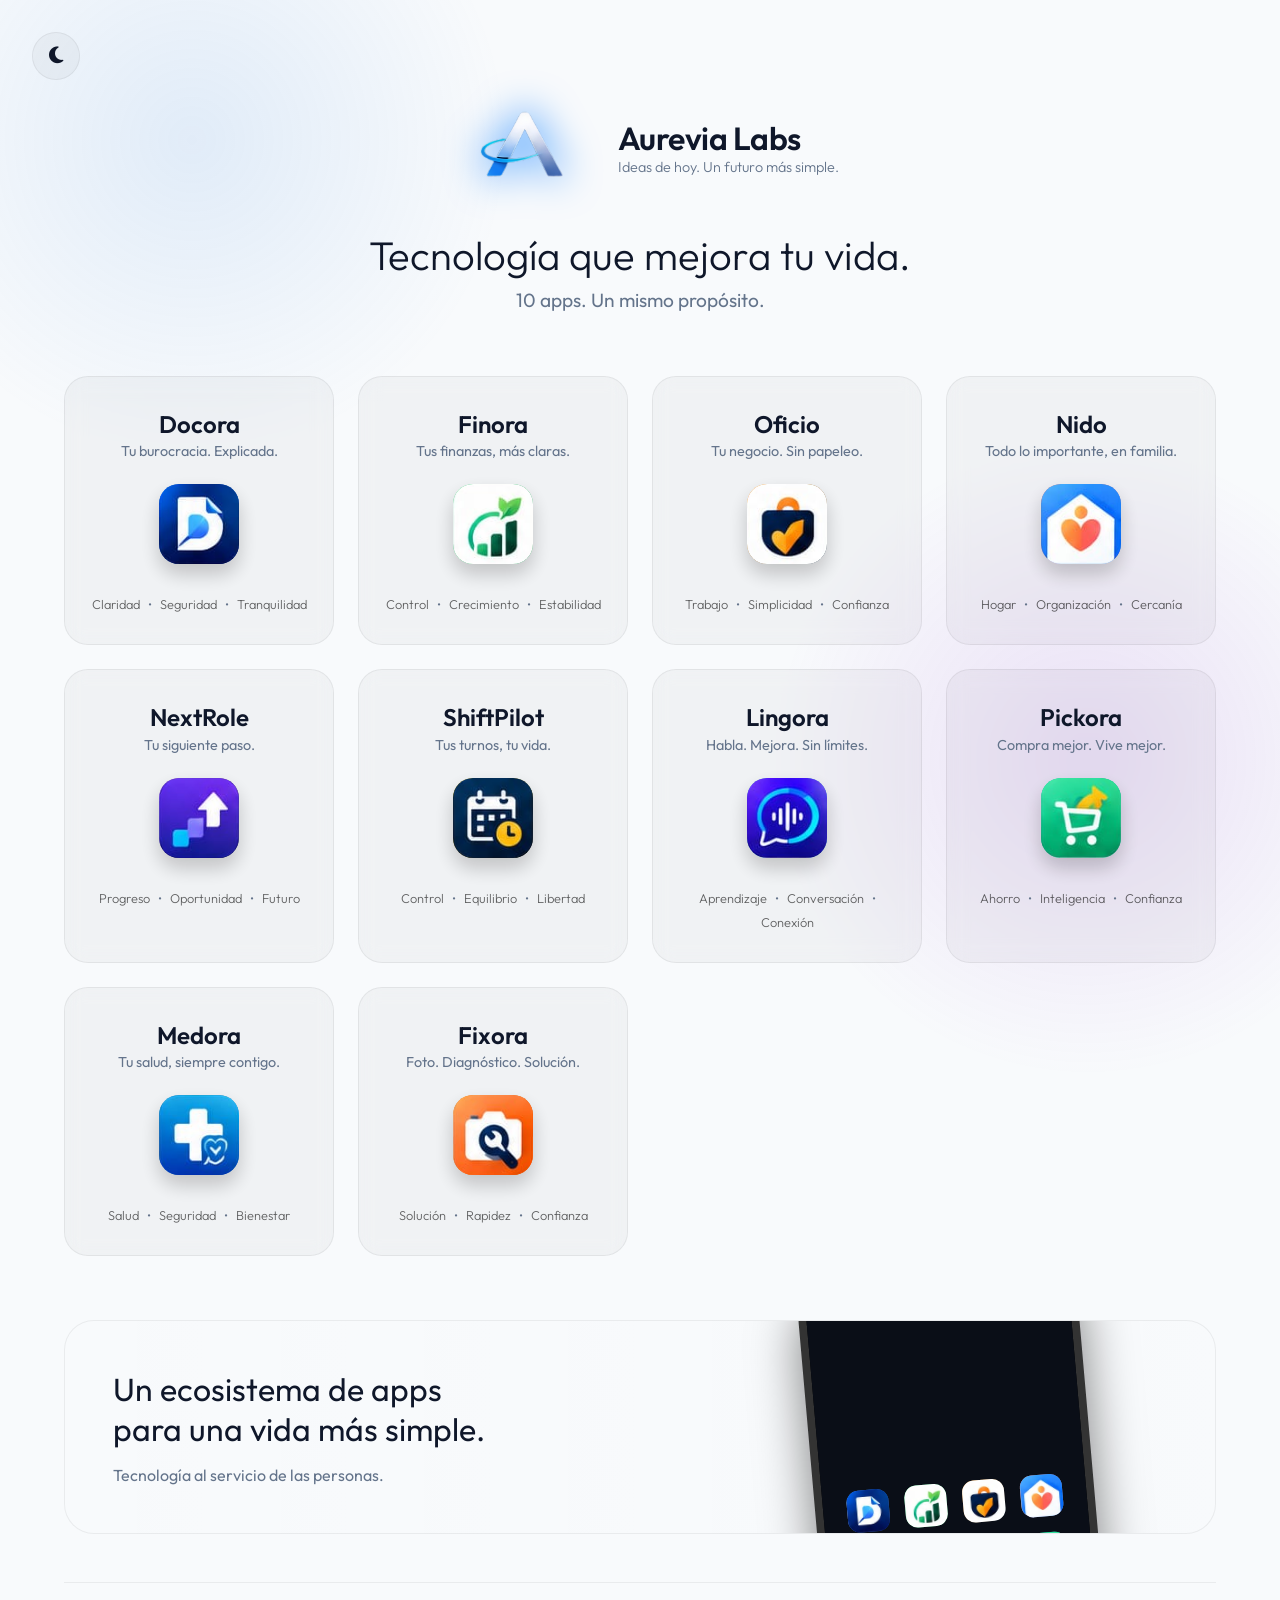
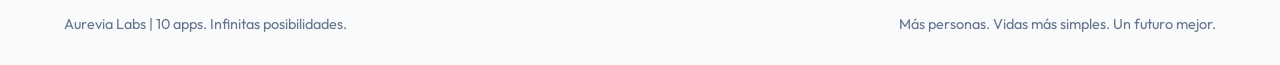
==== commit 516999e7: "Update index.html link to Docora" ====
--- a/index.html
+++ b/index.html
@@ -52,20 +52,22 @@
         <!-- MAIN -->
         <main class="apps-grid">
             <!-- TARJETA 1: DOCORA -->
-            <article class="app-card" style="--app-color-1: #4A90E2; --app-color-2: #0033A0;">
-                <div class="app-header">
-                    <h3>Docora</h3>
-                    <p>Tu burocracia. Explicada.</p>
-                </div>
-
-                <div class="app-icon">
-                    <img src="assets/aurevia-full.png" class="sprite-img" style="--bg-x: -20%; --bg-y: -34%;">
-                </div>
-
-                <div class="app-values">
-                    <span>Claridad</span>&bull;<span>Seguridad</span>&bull;<span>Tranquilidad</span>
-                </div>
-            </article>
+            <a href="docora/docora.html" class="not-link">
+                <article class="app-card" style="--app-color-1: #4A90E2; --app-color-2: #0033A0;">
+                    <div class="app-header">
+                        <h3>Docora</h3>
+                        <p>Tu burocracia. Explicada.</p>
+                    </div>
+
+                    <div class="app-icon">
+                        <img src="assets/aurevia-full.png" class="sprite-img" style="--bg-x: -20%; --bg-y: -34%;">
+                    </div>
+
+                    <div class="app-values">
+                        <span>Claridad</span>&bull;<span>Seguridad</span>&bull;<span>Tranquilidad</span>
+                    </div>
+                </article>
+            </a>
 
             <!-- TARJETA 2: FINORA -->
             <article class="app-card" style="--app-color-1: #2ECC71; --app-color-2: #007934;">
--- a/index.css
+++ b/index.css
@@ -74,14 +74,11 @@
     background: rgba(100, 100, 100, 0.1);
 }
 
-<<<<<<< HEAD
 .not-link {
     text-decoration: none;
     color: inherit;
 }
 
-=======
->>>>>>> 6d1ffd5dbbbb624b09da3901ed592fac91b43bfe
 /* ======================================================================
    2. RESET Y ESTILOS BASE
    ====================================================================== */
